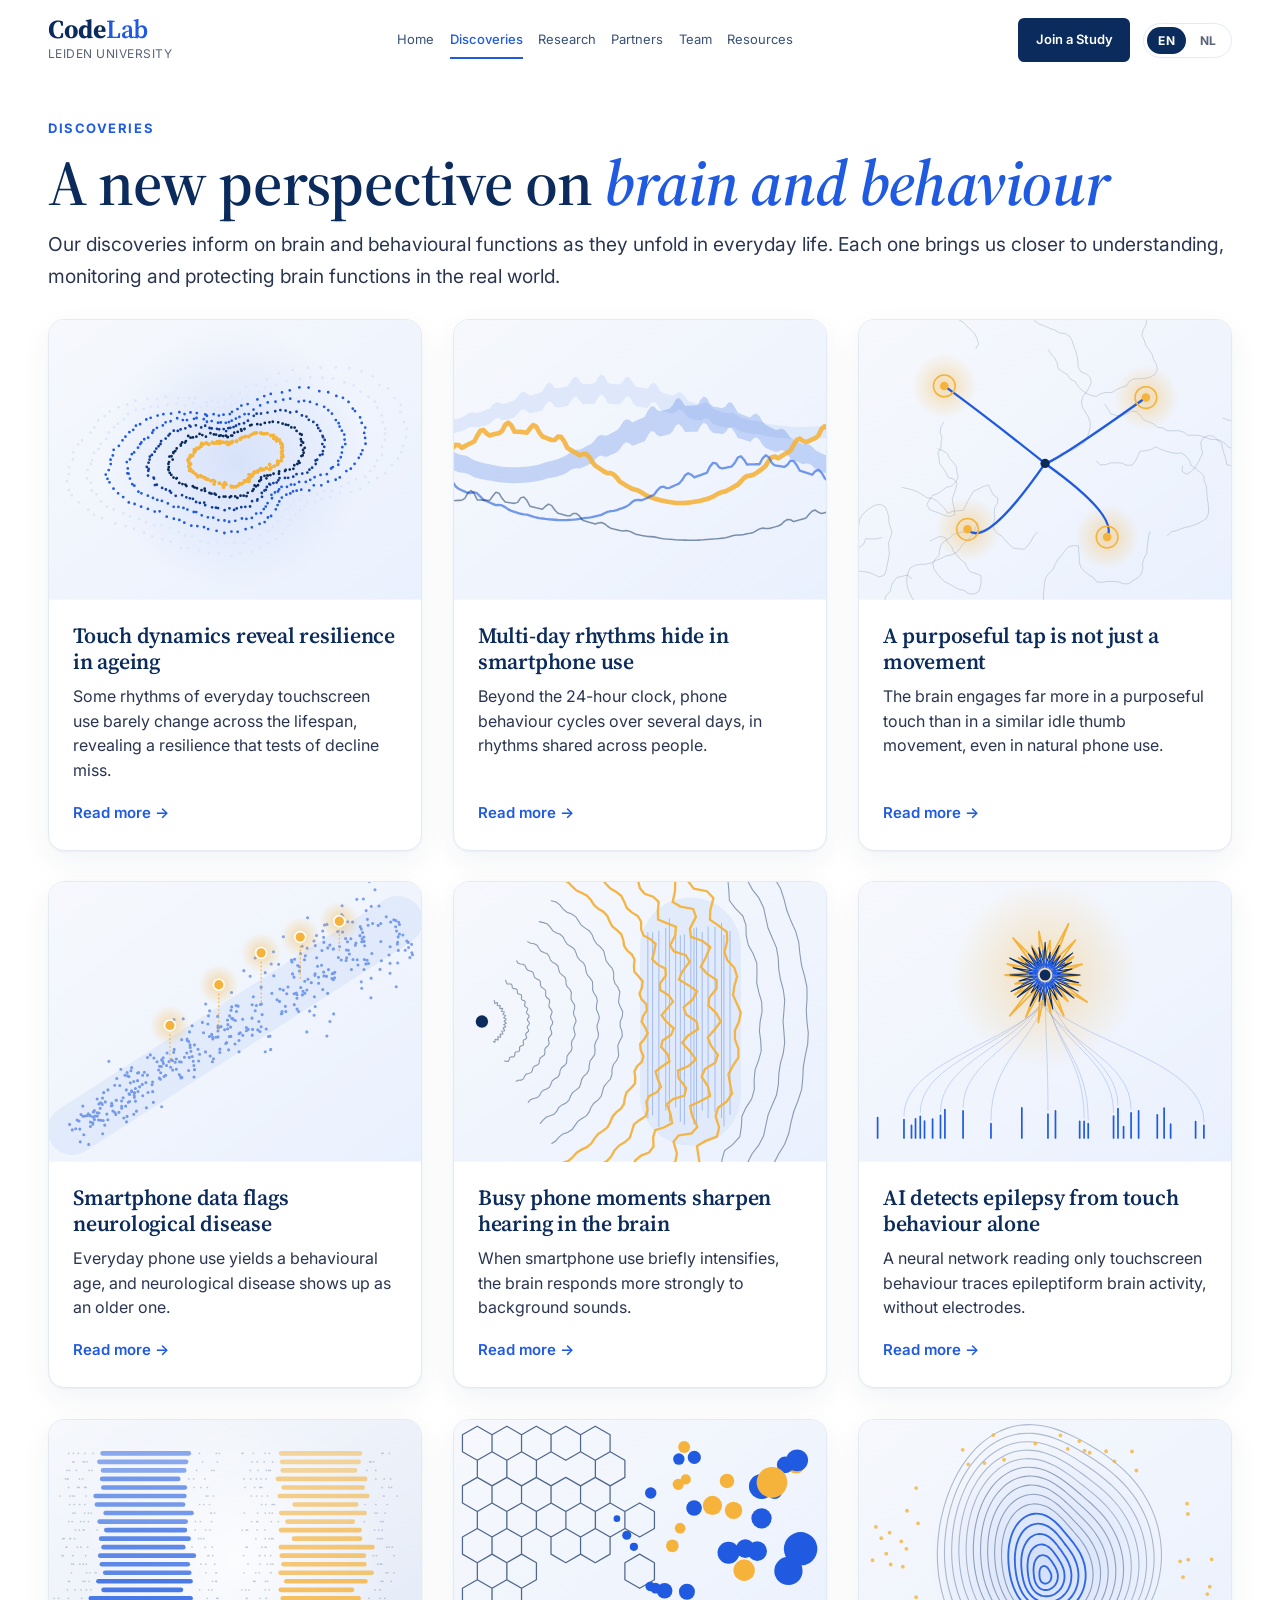
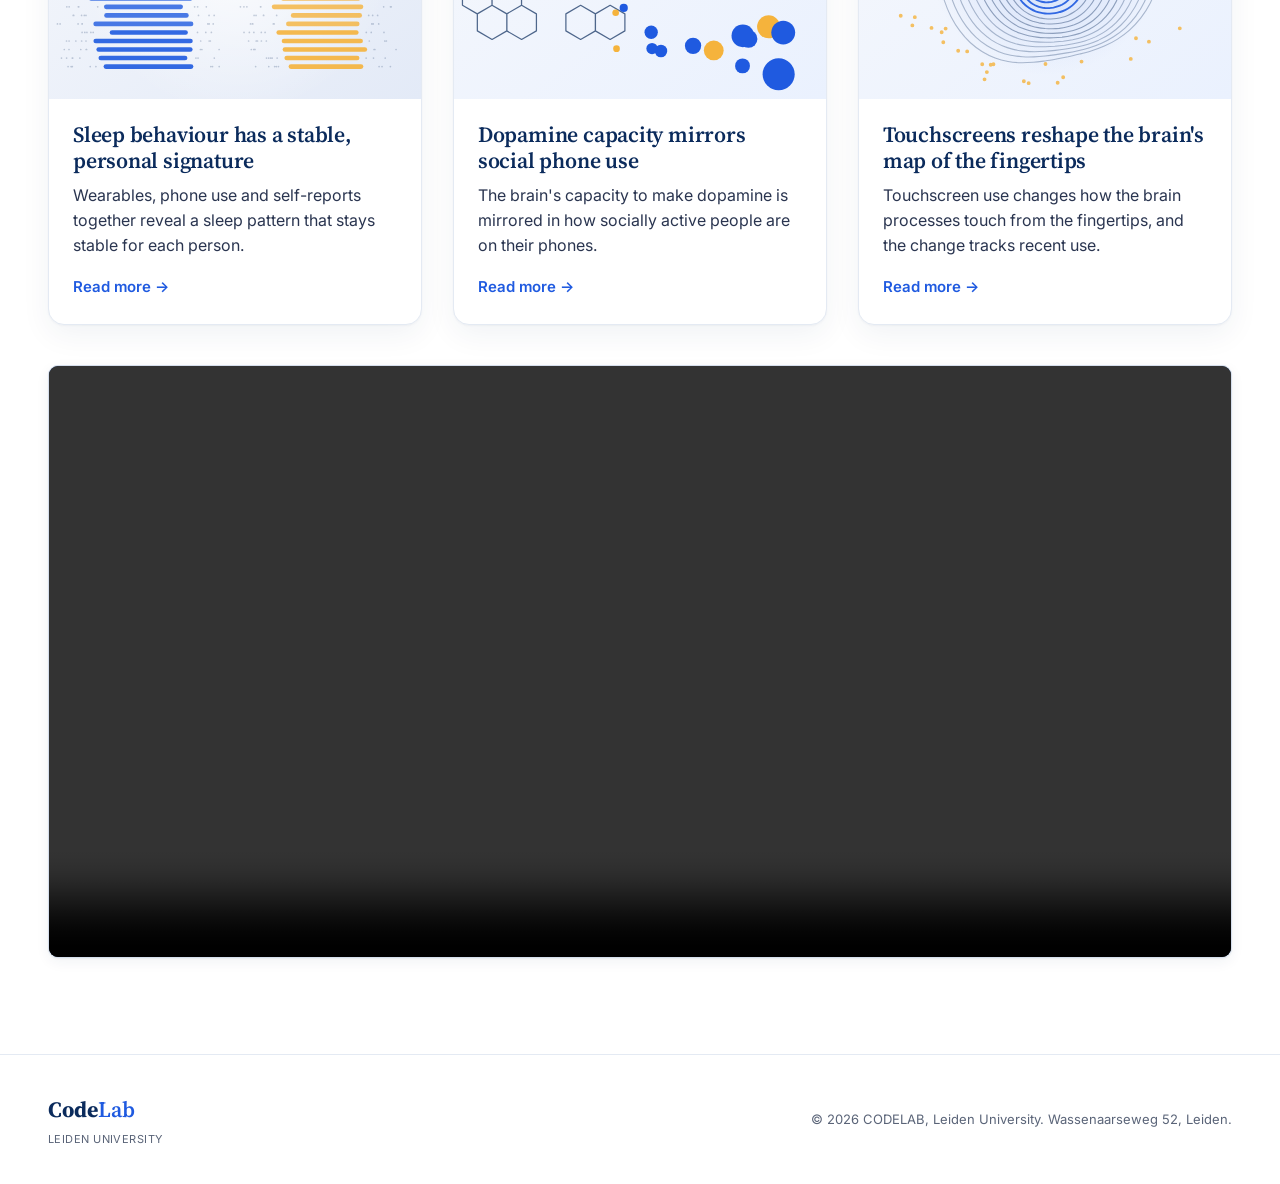
==== Teams_pages/discoveries.html @ 850ffada "Add Teams_pages website" ====
<!DOCTYPE html>
<html lang="en">
<head>
<meta charset="utf-8">
<meta name="viewport" content="width=device-width, initial-scale=1">
<title>Methods &amp; Discoveries · CODELAB — Leiden University</title>
<meta name="description" content="How CODELAB studies real-world behaviour: smartphone touch dynamics, neural recording, and computational modelling — and what we've found so far.">
<link rel="preconnect" href="https://fonts.googleapis.com">
<link rel="preconnect" href="https://fonts.gstatic.com" crossorigin>
<link href="https://fonts.googleapis.com/css2?family=Source+Serif+4:opsz,wght@8..60,400;8..60,600;8..60,700&family=Inter:wght@400;500;600;700&display=swap" rel="stylesheet">
<link rel="icon" href="data:image/svg+xml,<svg xmlns='http://www.w3.org/2000/svg' viewBox='0 0 32 32'><circle cx='16' cy='16' r='14' fill='%231f5ae0'/></svg>">
<link rel="stylesheet" href="css/styles.css">
</head>
<body>

<!-- HEADER -->
<header class="site-header" id="header">
  <div class="wrap header-inner">
    <a class="brand" href="index.html" aria-label="CODELAB, Leiden University">
      <span class="brand-name"><strong>Code</strong>Lab</span>
      <span class="brand-sub" data-i18n="brandSub">Leiden University</span>
    </a>

    <nav class="nav" id="primary-nav" aria-label="Primary">
        <a href="index.html" data-i18n="navHome">Home</a>
        <a href="discoveries.html" class="is-active" data-i18n="navMethods">Discoveries</a>
        <a href="research.html" data-i18n="navQuestions">Research</a>
        <a href="partners.html" data-i18n="navPartners">Partners</a>
        <a href="team.html" data-i18n="navTeam">Team</a>
        <a href="resources.html" data-i18n="navResources">Resources</a>
      </nav>

    <div class="header-controls">
      <a href="https://www.universiteitleiden.nl/en/staffmembers/arko-ghosh" class="btn btn-primary btn-sm nav-cta" data-i18n="navJoin">Join a Study</a>

      <div class="lang-switch" role="group" aria-label="Language">
        <button class="lang-btn is-active" data-lang="en" type="button">EN</button>
        <button class="lang-btn" data-lang="nl" type="button">NL</button>
      </div>

      <button class="nav-toggle" id="navToggle" aria-expanded="false" aria-controls="primary-nav" aria-label="Open menu">
        <span></span><span></span><span></span>
      </button>
    </div>
  </div>
</header>

<main>

<!-- INTRO -->
<section class="disc-intro">
  <div class="wrap">
    <p class="disc-eyebrow reveal" data-i18n="discEyebrow">Discoveries</p>
    <h1 class="disc-title reveal" data-delay="1"><span data-i18n="discTitle">A new perspective on</span> <em data-i18n="discHighlight">brain and behaviour</em></h1>
    <p class="disc-lede reveal" data-delay="2" data-i18n="discLede">Our discoveries inform on brain and behavioural functions as they unfold in everyday life. Each one brings us closer to understanding, monitoring and protecting brain functions in the real world.</p>
  </div>
</section>

<!-- DISCOVERIES (filled from data/discoveries.json; artwork from js/discovery-art.js) -->
<section class="disc-list-section">
  <div class="wrap">
    <div class="disc-gallery" id="discoveryGrid"></div>
    <!-- Filled from data/video.json; stays hidden while no video is set -->
    <div class="discovery-video reveal" id="discoveryVideo" hidden></div>
  </div>
</section>

</main>

<footer class="site-footer">
  <div class="wrap footer-inner">
    <div>
      <span class="footer-brand"><strong>Code</strong>Lab</span>
      <span class="footer-sub" data-i18n="brandSub">Leiden University</span>
    </div>
    <p class="footer-note">© <span id="year">2026</span> <span data-i18n="footerNote">CODELAB, Leiden University. Wassenaarseweg 52, Leiden.</span></p>
  </div>
</footer>

<script src="js/main.js"></script>
<script src="js/data.js"></script>
<script src="js/discovery-art.js"></script>
<script>
var pageText = {
  en: {
    discEyebrow: "Discoveries",
    discTitle: "A new perspective on", discHighlight: "brain and behaviour",
    discLede: "Our discoveries inform on brain and behavioural functions as they unfold in everyday life. Each one brings us closer to understanding, monitoring and protecting brain functions in the real world.",
    discRead: 'Read more <span class="arrow" aria-hidden="true">&rarr;</span>'
  },
  nl: {
    discEyebrow: "Bevindingen",
    discTitle: "Een nieuw perspectief op", discHighlight: "brein en gedrag",
    discLede: "Onze bevindingen geven inzicht in de functies van brein en gedrag zoals die zich in het dagelijks leven ontvouwen. Elke bevinding brengt ons dichter bij het begrijpen, volgen en beschermen van hersenfuncties in de echte wereld.",
    discRead: 'Lees meer <span class="arrow" aria-hidden="true">&rarr;</span>'
  }
};

CodeLabData.load(['discoveries', 'discoveries-page', 'video']).then(function (data) {
  var D = CodeLabData, dict = pageText;
  var grid = document.getElementById('discoveryGrid');
  var videoBox = document.getElementById('discoveryVideo');

  /* Intro (data/discoveries-page.json); the HTML above is the fallback. */
  var intro = data['discoveries-page'];
  if (intro) {
    if (intro.title) D.addText(dict, 'discTitle', intro.title);
    if (intro.highlight) D.addText(dict, 'discHighlight', intro.highlight);
    if (intro.intro) D.addText(dict, 'discLede', intro.intro);
  }

  /* Video if set; otherwise the cover image alone as a placeholder; otherwise hidden. */
  var v = data.video || {};
  if (v.src) {
    videoBox.innerHTML = '<video controls playsinline preload="metadata"' +
      (v.poster ? ' poster="' + D.esc(v.poster) + '"' : '') + '>' +
      '<source src="' + D.esc(v.src) + '">' +
    '</video>';
    videoBox.hidden = false;
  } else if (v.poster) {
    videoBox.innerHTML = '<img src="' + D.esc(v.poster) + '" alt="">';
    videoBox.hidden = false;
  }

  if (!data.discoveries) {
    D.showError(grid);
  } else {
    /* Newest year first; papers from the same year keep their file order. */
    var papers = D.sortByTime(data.discoveries, function (p) { return String(p.year); }, 'desc');
    grid.innerHTML = papers.map(function (p, i) {
      var key = 'paper' + i, titleEn = D.text(p.title, 'en');
      /* An uploaded image or GIF replaces the drawn artwork. */
      var art = p.image
        ? '<img src="' + D.esc(p.image) + '" alt="' + D.esc(titleEn) + '" loading="lazy">'
        : DiscoveryArt.render(p.art, titleEn, titleEn);
      var inner =
        '<figure class="disc-art">' + art + '</figure>' +
        '<div class="disc-body">' +
          '<h2 class="disc-name" data-i18n="' + D.addText(dict, key + 'Name', p.title) + '"></h2>' +
          '<p class="disc-summary" data-i18n="' + D.addText(dict, key + 'Desc', p.summary) + '"></p>' +
          (p.url ? '<span class="disc-read" data-i18n="discRead"></span>' : '') +
        '</div>';
      var delay = ' data-delay="' + (i % 3) + '"';
      return p.url
        ? '<a class="disc-card reveal" href="' + D.esc(p.url) + '" target="_blank" rel="noopener"' + delay + '>' + inner + '</a>'
        : '<article class="disc-card reveal"' + delay + '>' + inner + '</article>';
    }).join('');
  }

  initSite(dict);
});
</script>
</body>
</html>
---- Teams_pages/css/styles.css ----
/* ==========================================================
   CodeLab · Leiden University — Design Tokens
   ========================================================== */
:root {
  --ink:        #0B2B5C;
  --ink-soft:   #2A3550;
  --blue:       #1F5AE0;
  --blue-700:   #123C9E;
  --blue-100:   #DCE7FA;
  --blue-050:   #EAF1FE;
  --amber:      #F5B33C;
  --green:      #4CAF7D;
  --text:       #5A6478;
  --bg:         #FFFFFF;
  --bg-soft:    #F6F8FC;
  --line:       #E4EAF3;
  --serif: "Source Serif 4", Georgia, serif;
  --sans:  "Inter", system-ui, -apple-system, sans-serif;
  --wrap:   1400px;
  --nav-h:  80px;
  --radius: 10px;
  --ease:   cubic-bezier(.22,.68,.28,1);
}
*, *::before, *::after { box-sizing: border-box }
html { scroll-behavior: smooth }
body {
  margin: 0; background: var(--bg); color: var(--text);
  font-family: var(--sans); font-size: 18px; line-height: 1.65;
  -webkit-font-smoothing: antialiased;
  overflow-x: clip;
}
img, svg { display: block; max-width: 100% }
a { color: inherit; text-decoration: none }
h1, h2, h3, h4 { margin: 0; color: var(--ink) }
p { margin: 0 }
.wrap { max-width: var(--wrap); margin: 0 auto; padding: 0 48px }
.arrow { display: inline-block; transition: transform .25s var(--ease) }
a:hover .arrow, button:hover .arrow { transform: translateX(4px) }
:focus-visible { outline: 2px solid var(--blue); outline-offset: 3px; border-radius: 4px }

.btn {
  display: inline-flex; align-items: center; gap: 10px;
  padding: 14px 26px; border-radius: 6px; border: 1px solid transparent;
  font-weight: 600; font-size: 15px; cursor: pointer;
  transition: background .2s var(--ease), color .2s var(--ease), box-shadow .2s var(--ease);
}
.btn-primary { background: var(--ink); color: #fff }
.btn-primary:hover { background: var(--blue-700); box-shadow: 0 8px 20px rgba(18,60,158,.22) }

.btn-sm { padding: 10px 20px; font-size: 14px }

/* ---- Header ---- */
.site-header {
  position: sticky; top: 0; z-index: 50;
  background: rgba(255,255,255,.92);
  backdrop-filter: saturate(160%) blur(10px);
  transition: box-shadow .25s var(--ease);
}
.site-header.is-stuck { box-shadow: 0 1px 0 var(--line), 0 6px 24px rgba(11,43,92,.06) }
.header-inner {
  display: flex; align-items: center; justify-content: space-between;
  gap: clamp(14px, 1.6vw, 30px); min-height: 80px;
}
.brand { display: flex; flex-direction: column; gap: 2px; flex-shrink: 0 }
.brand-name {
  display: block; font-family: var(--serif); font-size: 26px;
  font-weight: 600; color: var(--blue); letter-spacing: -.01em; line-height: 1
}
.brand-name strong { color: var(--ink); font-weight: 700 }
.brand-sub { display: block; font-size: 12px; color: var(--text); letter-spacing: .04em; text-transform: uppercase }

.header-controls { display: flex; align-items: center; gap: clamp(10px, 1vw, 16px); flex-shrink: 0 }

.lang-switch {
  display: flex; align-items: center; gap: 2px;
  border: 1px solid var(--line); border-radius: 999px; padding: 3px; background: #fff
}
.lang-btn {
  border: 0; background: none; padding: 6px clamp(9px, 0.9vw, 13px); border-radius: 999px;
  font-size: 12px; font-weight: 700; letter-spacing: .02em;
  color: var(--text); cursor: pointer; transition: background .2s var(--ease), color .2s var(--ease);
  font-family: var(--sans);
}
.lang-btn.is-active { background: var(--ink); color: #fff }
.lang-btn:hover:not(.is-active) { color: var(--blue) }

.nav { display: flex; align-items: center; justify-content: center; flex: 1; min-width: 0; gap: clamp(10px, 1.2vw, 22px) }
.nav a { font-size: clamp(13px, 1vw, 16px); color: var(--ink); opacity: .82; position: relative; padding: 6px 0; white-space: nowrap }
.nav a:hover { opacity: 1; color: var(--blue) }
.nav a.is-active { color: var(--blue); opacity: 1; font-weight: 500 }
.nav a.is-active::after {
  content: ""; position: absolute; left: 0; right: 0; bottom: -2px;
  height: 2px; background: var(--blue)
}
.nav-cta { color: #fff !important; opacity: 1 !important; white-space: nowrap; padding: 10px clamp(14px, 1.3vw, 22px); font-size: clamp(13px, 1vw, 14px) }
.nav-cta.is-active::after { display: none }
.nav-toggle {
  display: none; width: 44px; height: 44px;
  background: none; border: 0; cursor: pointer; padding: 10px
}
.nav-toggle span { display: block; height: 2px; background: var(--ink); margin: 5px 0; transition: transform .25s var(--ease), opacity .2s }
.nav-toggle[aria-expanded="true"] span:nth-child(1) { transform: translateY(7px) rotate(45deg) }
.nav-toggle[aria-expanded="true"] span:nth-child(2) { opacity: 0 }
.nav-toggle[aria-expanded="true"] span:nth-child(3) { transform: translateY(-7px) rotate(-45deg) }

/* ---- Hero (two-column grid: text left ~40%, illustration right ~60%) ---- */
.hero {
  overflow: hidden;
  background: radial-gradient(56% 64% at 72% 48%, rgba(31,90,224,.07), rgba(31,90,224,0) 70%), #fff;
}
.hero-inner {
  display: grid;
  grid-template-columns: minmax(0, 40fr) minmax(0, 60fr);
  gap: clamp(8px, 1.2vw, 20px); align-items: center;
  min-height: calc(100vh - var(--nav-h));
  padding-block: clamp(16px, 3vh, 40px);
}
.hero-copy { position: relative; z-index: 2; display: flex; flex-direction: column }
.hero-media {
  position: relative; z-index: 1;
  justify-self: end; width: 100%;
  transform: scale(1.12); transform-origin: center right;
}
.hero-bg {
  width: 100%; height: auto; max-width: 100%;
  object-fit: contain; display: block;
  animation: heroFade .9s var(--ease) both;
}
@keyframes heroFade { from { opacity: 0; transform: translateY(12px) } to { opacity: 1; transform: none } }
.hero-prelude {
  display: flex; align-items: flex-start; gap: 12px; max-width: 54ch;
  margin-bottom: clamp(14px, 2.2vh, 22px);
  font-family: var(--serif); font-style: italic; font-size: clamp(15px, 1.05vw, 17px); line-height: 1.5; color: var(--ink-soft)
}
.hero-stars { flex: none; width: 64px; height: 22px; margin-top: 1px; overflow: visible }
.hero-stars path { fill: none; stroke: var(--blue); stroke-width: 1; opacity: .45; stroke-dasharray: 2 3 }
.hero-stars circle { fill: var(--blue-700) }
.hero-stars .hero-star-now { fill: var(--amber) }
.hero-title {
  font-family: var(--serif); font-weight: 700;
  /* Image beside the text: keep the fixed line breaks and scale the whole title with the screen.
     4vw keeps the longest line (Dutch) inside the text column; 60px caps it once the column stops growing */
  font-size: clamp(34px, 4vw, 60px); line-height: 1.06; letter-spacing: -.02em;
  max-width: 18ch; text-wrap: balance;
}
.hero-title em { display: block; font-style: italic; font-weight: 600; color: var(--blue) }
.hero-lede { margin: clamp(16px, 2.4vh, 24px) 0 clamp(20px, 3vh, 30px); font-size: clamp(17px, 1.2vw, 19px); line-height: 1.6; max-width: 42ch; color: var(--text) }
.hero-actions { display: flex; flex-wrap: wrap; gap: 16px }
.scroll-hint {
  display: inline-flex; align-items: center; gap: 12px;
  margin-top: clamp(20px, 3vh, 32px); color: var(--text); font-size: 14px
}
.scroll-hint:hover { color: var(--blue) }
.scroll-arrow { animation: arrowBounce 1.6s ease-in-out infinite }
@keyframes arrowBounce { 0%, 100% { transform: translateY(0) } 50% { transform: translateY(6px) } }

/* ---- Data load error (js/data.js) ---- */
.data-error { font-size: 14px; color: var(--text); padding: 12px 0 }

/* ---- Shared section labels ---- */

.section-title {
  font-family: var(--serif); font-size: clamp(28px, 2.6vw, 40px);
  font-weight: 600; line-height: 1.2; letter-spacing: -.015em
}

/* ---- Thread of ideas (homepage, data/milestones.json) ---- */
.thread-band { border-top: 1px solid var(--line); padding: clamp(48px, 7vw, 88px) 0 clamp(56px, 8vw, 96px); background: #fff }
.thread-title {
  font-family: var(--serif); font-weight: 600; letter-spacing: -.01em; line-height: 1.15;
  font-size: clamp(26px, 2.8vw, 38px); text-align: center; text-wrap: balance
}
.thread { position: relative; margin-top: clamp(28px, 4vw, 48px) }
.thread-line { position: absolute; inset: 0; overflow: visible; pointer-events: none }
.thread-path {
  fill: none; stroke: var(--blue); stroke-width: 2; stroke-linecap: round; opacity: .55;
  stroke-dasharray: var(--len, 0); stroke-dashoffset: var(--len, 0)
}
.thread.is-in .thread-path, .thread-band .is-in .thread-path { animation: threadDraw 2.6s var(--ease) forwards }
@keyframes threadDraw { to { stroke-dashoffset: 0 } }
.thread-list {
  position: relative; list-style: none; margin: 0; padding: 0;
  display: grid; grid-template-columns: repeat(var(--count, 8), minmax(0, 1fr));
  grid-template-rows: auto 64px auto; column-gap: clamp(8px, 1.2vw, 18px)
}
.thread-step { display: contents }
.thread-node {
  grid-row: 2; grid-column: calc(var(--i) + 1); align-self: center; justify-self: center;
  width: 14px; height: 14px; border-radius: 50%; background: #fff; border: 2.5px solid var(--blue);
  position: relative; z-index: 1
}
.is-high .thread-node { transform: translateY(-10px) }
.is-low .thread-node { transform: translateY(10px) }
.is-today .thread-node { border-color: var(--amber); background: var(--amber); box-shadow: 0 0 0 6px rgba(245,179,60,.2) }
.is-future .thread-node { border-style: dashed; border-color: var(--amber) }
.thread-text {
  grid-column: calc(var(--i) + 1); font-size: 15px; line-height: 1.45; color: var(--ink-soft);
  text-align: center; text-wrap: balance
}
.is-high .thread-text { grid-row: 1; align-self: end; padding-bottom: 6px }
.is-low .thread-text { grid-row: 3; align-self: start; padding-top: 6px }
.thread-era {
  display: block; font-size: 11.5px; font-weight: 700; letter-spacing: .12em; text-transform: uppercase;
  color: #A86A00; margin-bottom: 4px
}
@media (max-width: 900px) {
  .thread-title { text-align: left }
  .thread-list { grid-template-columns: 28px minmax(0, 1fr); grid-template-rows: none; row-gap: 26px; column-gap: 16px }
  .thread-node { grid-row: calc(var(--i) + 1); grid-column: 1; transform: none !important; align-self: start; margin-top: 4px }
  .thread-text, .is-high .thread-text, .is-low .thread-text {
    grid-row: calc(var(--i) + 1); grid-column: 2; text-align: left; padding: 0; align-self: start
  }
}
@media (prefers-reduced-motion: reduce) { .thread-path { stroke-dashoffset: 0 } }

/* ---- Footer ---- */
.site-footer { border-top: 1px solid var(--line); padding: 36px 0; background: #fff }
.footer-inner { display: flex; flex-wrap: wrap; align-items: center; justify-content: space-between; gap: 20px }
.footer-brand { font-family: var(--serif); font-size: 22px; font-weight: 600; color: var(--blue) }
.footer-brand strong { color: var(--ink); font-weight: 700 }
.footer-sub { display: block; font-size: 11px; color: var(--text); letter-spacing: .04em; text-transform: uppercase; margin-top: 2px }
.site-footer nav { display: flex; flex-wrap: wrap; gap: 22px; font-size: 14px }
.site-footer nav a:hover { color: var(--blue) }
.footer-note { font-size: 13px; margin: 0 }

/* ---- Page hero (sub-pages) ---- */

/* Compact page-hero variant: title only, minimal whitespace (used on Team page) */

/* ---- Discoveries (list of findings, used on Methods page) ---- */
.discoveries-section { padding: 32px 0 88px }
.discovery-grid { display: grid; grid-template-columns: minmax(0, 1fr); gap: 16px }
.discovery-item {
  display: grid; grid-template-columns: 52px minmax(0, 1fr); gap: 16px;
  padding: 22px; background: #fff; border: 1px solid #D5DEEC;
  border-radius: var(--radius); align-items: start;
  box-shadow: 0 1px 2px rgba(11,43,92,.06), 0 4px 14px rgba(11,43,92,.06);
  transition: box-shadow .25s var(--ease), border-color .25s var(--ease)
}
.discovery-item:hover { border-color: var(--blue-100); box-shadow: 0 2px 4px rgba(11,43,92,.06), 0 12px 28px rgba(11,43,92,.12) }
.discovery-icon {
  width: 52px; height: 52px; display: grid; place-items: center;
  border-radius: 11px; background: var(--blue-050)
}
.discovery-icon svg {
  width: 24px; height: 24px; fill: none; stroke: var(--blue);
  stroke-width: 1.5; stroke-linecap: round; stroke-linejoin: round
}
.discovery-name { font-size: 16px; font-weight: 600; color: var(--ink); margin-bottom: 6px; line-height: 1.35; overflow-wrap: break-word }
/* Paper link on the title, and an optional image/GIF in place of the icon */
.discovery-link { color: inherit }
.discovery-link:hover { color: var(--blue); text-decoration: underline; text-underline-offset: 3px }
.discovery-item.has-image { grid-template-columns: 180px minmax(0, 1fr); gap: 20px }
.discovery-media { border-radius: 8px; overflow: hidden; background: var(--blue-050) }
.discovery-media img { display: block; width: 100%; height: auto }
.discovery-desc { font-size: 14px; color: var(--text); line-height: 1.55 }
.discovery-cite { display: block; font-size: 15px; color: var(--text); margin-top: 8px; opacity: .75 }
/* Optional video below the list (data/video.json) */
.discovery-video {
  margin-top: 40px; border: 1px solid #D5DEEC; border-radius: var(--radius);
  overflow: hidden; background: var(--bg-soft);
  box-shadow: 0 1px 2px rgba(11,43,92,.06), 0 4px 14px rgba(11,43,92,.06)
}
.discovery-video video,
.discovery-video img { display: block; width: 100%; height: auto; max-height: 80vh; object-fit: contain }
.discovery-video video { background: var(--ink) }

/* ---- Discoveries page: gallery of abstract artworks (data/discoveries.json + js/discovery-art.js) ---- */
.disc-intro { padding: clamp(20px, 3vw, 40px) 0 clamp(12px, 1.5vw, 20px) }
.disc-eyebrow {
  font-size: 13px; font-weight: 700; letter-spacing: .12em; text-transform: uppercase;
  color: var(--blue); margin-bottom: 8px
}
.disc-title {
  font-family: var(--serif); font-weight: 600; letter-spacing: -.015em; line-height: 1.08;
  font-size: clamp(36px, 5.2vw, 64px)
}
.disc-title em { font-style: italic; color: var(--blue) }
.disc-lede { margin-top: 12px; font-size: clamp(17px, 1.5vw, 20px); color: var(--ink-soft) }

.disc-list-section { padding: 8px 0 96px }
.disc-gallery {
  display: grid; grid-template-columns: repeat(auto-fill, minmax(min(100%, 340px), 1fr));
  gap: clamp(20px, 2.4vw, 36px)
}
.disc-card {
  display: flex; flex-direction: column; background: #fff; color: inherit;
  border: 1px solid var(--line); border-radius: 16px; overflow: hidden;
  box-shadow: 0 1px 2px rgba(11,43,92,.04), 0 10px 30px rgba(11,43,92,.06);
  transition: transform .35s var(--ease), box-shadow .35s var(--ease), border-color .35s var(--ease)
}
a.disc-card:hover {
  transform: translateY(-4px); border-color: var(--blue-100);
  box-shadow: 0 2px 4px rgba(11,43,92,.06), 0 20px 44px rgba(11,43,92,.14)
}
.disc-art { margin: 0; aspect-ratio: 4 / 3; overflow: hidden; background: var(--bg-soft) }
.disc-art svg, .disc-art img { display: block; width: 100%; height: 100%; object-fit: cover; transition: transform .8s var(--ease) }
a.disc-card:hover .disc-art svg, a.disc-card:hover .disc-art img { transform: scale(1.04) }
.disc-body { padding: 22px 24px 24px; display: flex; flex-direction: column; flex: 1 }
.disc-name {
  margin-top: 0; font-family: var(--serif); font-weight: 600; line-height: 1.2;
  font-size: clamp(21px, 1.7vw, 24px); letter-spacing: -.01em
}
.disc-summary { margin-top: 10px; font-size: 16px; line-height: 1.55; color: var(--ink-soft) }
.disc-read { margin-top: auto; padding-top: 18px; font-size: 15px; font-weight: 600; color: var(--blue) }
a.disc-card:hover .disc-read { color: var(--blue-700) }

/* Artwork motion (Discoveries and Questions): gentle, and only once on screen */
.art-host .art-draw { stroke-dasharray: 1; stroke-dashoffset: 1 }
.art-host.is-in .art-draw { animation: artDraw 2.4s var(--ease) forwards }
.art-host .art-fade { opacity: 0 }
.art-host.is-in .art-fade { animation: artFade 1s var(--ease) forwards }
.art-host.is-in .art-pulse { animation: artPulse 3.2s ease-in-out infinite }
@keyframes artDraw { to { stroke-dashoffset: 0 } }
@keyframes artFade { to { opacity: var(--o, .8) } }
@keyframes artPulse { 50% { opacity: .35 } }
@media (prefers-reduced-motion: reduce) {
  .art-host .art-draw { stroke-dashoffset: 0 }
  .art-host .art-fade { opacity: var(--o, .8) }
}

/* ---- Questions page: JID framework panel and question rows ---- */
.q-frame-section { padding: 0 0 clamp(48px, 7vw, 88px) }
.q-frame {
  display: flex; flex-direction: column; gap: clamp(20px, 3vw, 32px);
  padding: clamp(20px, 3vw, 40px); border-radius: 20px;
  background: var(--blue-050); border: 1px solid var(--blue-100)
}
.q-frame-head { max-width: 62ch }
.q-frame-title {
  font-family: var(--serif); font-weight: 600; letter-spacing: -.01em; line-height: 1.15;
  font-size: clamp(26px, 2.6vw, 34px)
}
.q-frame-desc { margin-top: 10px; font-size: 17px; color: var(--ink-soft) }
.bm { display: grid; grid-template-columns: repeat(2, minmax(0, 1fr)); gap: clamp(14px, 2vw, 24px) }
.bm-panel { margin: 0; display: flex; flex-direction: column; gap: 10px; min-width: 0 }
.bm-canvas {
  display: block; width: 100%; aspect-ratio: 1 / 1; max-height: 460px;
  border-radius: 14px; background: #fff; border: 1px solid var(--blue-100)
}
.bm-panel figcaption { font-size: 14px; color: var(--text) }
@media (max-width: 640px) { .bm { grid-template-columns: minmax(0, 1fr) } }

.q-list-section { padding: 0 0 104px }
.q-list { display: flex; flex-direction: column; gap: clamp(48px, 7vw, 96px) }
.q-row {
  display: grid; grid-template-columns: minmax(0, 1fr) minmax(0, 1.1fr);
  gap: clamp(24px, 4.5vw, 72px); align-items: center; scroll-margin-top: 100px
}
.q-row:nth-child(even) .q-art { order: 2 }
.q-art {
  margin: 0; aspect-ratio: 4 / 3; border-radius: 16px; overflow: hidden;
  background: var(--bg-soft); border: 1px solid var(--line);
  box-shadow: 0 1px 2px rgba(11,43,92,.04), 0 14px 34px rgba(11,43,92,.07)
}
.q-art svg, .q-art img { display: block; width: 100%; height: 100%; object-fit: cover }
.q-short { font-size: 12.5px; font-weight: 700; letter-spacing: .1em; text-transform: uppercase; color: var(--blue) }
.q-name {
  margin-top: 10px; font-family: var(--serif); font-weight: 600; line-height: 1.15;
  font-size: clamp(26px, 2.8vw, 38px); letter-spacing: -.01em; text-wrap: balance
}
.q-desc { margin-top: 14px; font-size: 17px; line-height: 1.6; color: var(--ink-soft); max-width: 56ch }

@media (max-width: 900px) {
  .q-row { grid-template-columns: minmax(0, 1fr); gap: 20px }
  .q-row:nth-child(even) .q-art { order: 0 }
}

/* ---- Question cards (Research Questions page) ---- */
.questions-section { padding: 32px 0 72px }
.question-grid { display: grid; grid-template-columns: 1fr; gap: 20px }
.question-card {
  background: #fff; border: 1px solid #D5DEEC; border-radius: var(--radius);
  padding: 28px 26px; display: grid; grid-template-columns: 48px 1fr; gap: 10px 20px; align-items: start;
  box-shadow: 0 1px 2px rgba(11,43,92,.06), 0 4px 14px rgba(11,43,92,.06);
  transition: box-shadow .3s var(--ease), transform .3s var(--ease)
}
.question-card:hover { box-shadow: 0 16px 34px rgba(11,43,92,.11); transform: translateY(-5px) }
.question-icon {
  grid-row: 1 / span 2;
  width: 48px; height: 48px; display: grid; place-items: center;
  border-radius: 11px; background: var(--blue-050)
}
.question-icon svg {
  width: 24px; height: 24px; fill: none; stroke: var(--blue);
  stroke-width: 1.5; stroke-linecap: round; stroke-linejoin: round
}
.question-name { font-size: 17px; font-weight: 600; color: var(--ink); line-height: 1.4 }
.question-desc { font-size: 14px; color: var(--text); line-height: 1.6 }

/* ---- Team cards (Team page) ---- */
.team-section { padding: 56px 0 72px }

/* ---- Resource cards (Resources page) ---- */
.resources-section { padding: 32px 0 72px }
.resource-grid { display: grid; grid-template-columns: repeat(3, 1fr); gap: 18px }
.resource-card {
  background: #fff; border: 1px solid #D5DEEC; border-radius: var(--radius); padding: 28px;
  display: flex; flex-direction: column; gap: 10px; text-decoration: none;
  box-shadow: 0 1px 2px rgba(11,43,92,.06), 0 4px 14px rgba(11,43,92,.06);
  transition: box-shadow .25s var(--ease), border-color .25s var(--ease)
}
.resource-card:hover { border-color: var(--blue-100); box-shadow: 0 2px 4px rgba(11,43,92,.06), 0 12px 28px rgba(11,43,92,.12) }
.res-block + .res-block { margin-top: 56px; padding-top: 48px; border-top: 1px solid var(--line) }
.res-head { display: flex; align-items: center; gap: 16px; margin-bottom: 24px }
.res-icon {
  flex-shrink: 0; width: 52px; height: 52px; display: grid; place-items: center;
  border-radius: 12px; background: var(--blue-050)
}
.res-icon svg {
  width: 26px; height: 26px; fill: none; stroke: var(--blue);
  stroke-width: 1.6; stroke-linecap: round; stroke-linejoin: round
}
.res-title { font-family: var(--serif); font-size: clamp(24px, 2vw, 30px); font-weight: 600; color: var(--ink); line-height: 1.2 }
.res-sub { font-size: 15px; color: var(--text); margin-top: 4px }
.resource-type { font-size: 11px; font-weight: 700; letter-spacing: .1em; text-transform: uppercase; color: var(--blue) }
.resource-name { font-size: 16px; font-weight: 600; color: var(--ink); line-height: 1.3 }
.resource-desc { font-size: 14px; color: var(--text); line-height: 1.55; flex: 1 }
.resource-link { display: inline-flex; align-items: center; gap: 6px; font-size: 13px; font-weight: 500; color: var(--blue); margin-top: 10px }

/* ---- Scroll reveal ---- */
.reveal { opacity: 0; transform: translateY(18px); transition: opacity .7s var(--ease), transform .7s var(--ease) }
.reveal[data-delay="1"] { transition-delay: .08s }
.reveal[data-delay="2"] { transition-delay: .16s }
.reveal[data-delay="3"] { transition-delay: .24s }
.reveal[data-delay="4"] { transition-delay: .32s }
.reveal[data-delay="5"] { transition-delay: .40s }
.reveal[data-delay="6"] { transition-delay: .48s }
.reveal.is-in { opacity: 1; transform: none }

/* ---- Responsive ---- */
@media (max-width: 1180px) {
  .wrap { padding: 0 32px }
  
  
}
@media (max-width: 960px) {
  .nav {
    position: absolute; left: 0; right: 0; top: 100%;
    flex-direction: column; align-items: flex-start; gap: 0;
    background: #fff; border-top: 1px solid var(--line);
    padding: 10px 32px 22px; display: none
  }
  .nav.is-open { display: flex }
  .nav a { width: 100%; padding: 14px 0; border-bottom: 1px solid var(--line); white-space: normal }
  /* Full-width rows: underline the label text only, not the whole row */
  .nav a.is-active::after { display: none }
  .nav a.is-active { text-decoration: underline 2px var(--blue); text-underline-offset: 6px }
  .nav-toggle { display: block }
  
}
@media (max-width: 1024px) {
  .hero-inner {
    grid-template-columns: 1fr; gap: clamp(20px, 4vw, 32px);
    min-height: 0; padding-block: clamp(24px, 5vh, 48px);
  }
  .hero-copy { align-items: flex-start }
  .hero-media { justify-self: center; width: 100%; max-width: 660px; transform: none; z-index: auto }
  /* Image moves below the text: drop the fixed line breaks and let the text wrap to the width */
  .hero-title { font-size: clamp(36px, 5.2vw, 48px); max-width: 18ch }
  .hero-lede { max-width: 62ch }
}
@media (max-width: 640px) {
  .wrap { padding: 0 24px }
  .nav { padding-left: 24px; padding-right: 24px }
  .hero-actions .btn { flex: 1; justify-content: center }
  
  
  
  .header-controls { gap: 12px }
  
   .resource-grid { grid-template-columns: 1fr }
  
}
@media (max-width: 440px) {
  /* Keep brand + CTA + language switch + menu button on one row on phones */
  .wrap { padding: 0 20px }
  .header-inner { gap: 8px }
  .header-controls { gap: 6px }
  .brand-name { font-size: 21px }
  .brand-sub { font-size: 9.5px; letter-spacing: .02em }
  /* long labels (e.g. Dutch) wrap onto two lines instead of pushing the menu button off-screen */
  .nav-cta { padding: 6px 11px; font-size: 12px; white-space: normal; max-width: 8.5em; text-align: center; line-height: 1.2 }
  .lang-btn { padding: 5px 8px; font-size: 11px }
  .nav-toggle { width: 38px; padding: 8px 6px }
  .nav { padding-left: 20px; padding-right: 20px }
  .discovery-item { grid-template-columns: 40px minmax(0, 1fr); gap: 12px; padding: 18px }
  .discovery-icon { width: 40px; height: 40px }
  .discovery-item.has-image { grid-template-columns: minmax(0, 1fr); gap: 14px }
}
@media (max-width: 360px) {
  .header-inner { gap: 6px }
  .header-controls { gap: 4px }
  .brand-name { font-size: 19px }
  .brand-sub { font-size: 8.5px; letter-spacing: 0 }
  .nav-cta { padding: 6px 7px; font-size: 11px; max-width: 7.6em }
  .lang-switch { padding: 2px }
  .lang-btn { padding: 4px 4px }
  .nav-toggle { width: 30px; padding: 8px 3px }
}
@media (prefers-reduced-motion: reduce) {
  *, *::before, *::after { animation: none !important; transition: none !important }
  .reveal { opacity: 1; transform: none }
  html { scroll-behavior: auto }
}

/* ==========================================================
   CodeLab - Team page timelines  (css/team.css)
   ----------------------------------------------------------
   STANDALONE stylesheet. Load it AFTER css/styles.css:
       <link rel="stylesheet" href="css/styles.css">
       <link rel="stylesheet" href="css/team.css">
   It inherits the design tokens (--blue, --ink, --line ...)
   declared on :root in styles.css. Do not paste this into
   styles.css - keeping it separate is what makes the team
   page independently maintainable.

   Uses only existing tokens: --blue, --amber, --ink, --line,
   --bg-soft, --text. Amber marks the one thing worth clicking.
   ASCII only - no literal non-ASCII characters in this file.
   ========================================================== */

/* ---- member card ---- */
.tmember-list { display: flex; flex-direction: column; gap: 12px }
/* The [hidden] attribute relies on the browser default display:none.
   Any author `display` rule outranks it, so the alumni panel would stay
   visible while the toggle only swapped its label. Restore it here. */
.tmember-list[hidden] { display: none }
.tmember {
  border: 1px solid var(--line); border-radius: var(--radius);
  background: #fff; padding: 16px 24px 12px;
  transition: box-shadow .25s var(--ease)
}
.tmember:hover { box-shadow: 0 8px 24px rgba(11,43,92,.07) }

.tmember-head {
  display: grid; grid-template-columns: 44px 1fr auto;
  gap: 14px; align-items: center
}
.tmember-actions { display: flex; align-items: center; gap: 8px }
.tmember-photo {
  width: 44px; height: 44px; border-radius: 50%; overflow: hidden;
  background: var(--blue-100); display: grid; place-items: center;
  position: relative; flex-shrink: 0
}
.tmember-photo svg {
  width: 22px; height: 22px; fill: none; stroke: var(--blue);
  stroke-width: 1.5; stroke-linecap: round
}
.tmember-photo img {
  position: absolute; inset: 0; width: 100%; height: 100%;
  object-fit: cover; border-radius: 50%
}
.tmember-name { font-size: 16px; font-weight: 600; color: var(--ink); line-height: 1.3 }
/* only rendered for alumni - current members show no role */
.tmember-role { font-size: 13px; color: var(--text); line-height: 1.4 }
.tmember-link {
  display: inline-flex; align-items: center; gap: 6px; white-space: nowrap;
  font-size: 13px; font-weight: 500; color: var(--blue);
  border: 1px solid var(--line); border-radius: 99px; padding: 8px 16px;
  transition: border-color .2s var(--ease), background .2s var(--ease)
}
.tmember-link:hover { border-color: var(--blue); background: var(--blue-050) }

/* ---- replay (speed is fixed in js/team.js, no viewer control) ---- */
.tml-replay {
  font-family: var(--sans); font-size: 12px; font-weight: 600;
  color: var(--text); background: none; border: 1px solid var(--line);
  cursor: pointer; padding: 6px 14px; border-radius: 99px; line-height: 1.4;
  transition: color .2s var(--ease), border-color .2s var(--ease)
}
.tml-replay:hover { color: var(--blue); border-color: var(--blue) }

/* ---- stage ---- */
.tml-stage { position: relative; margin-top: 8px }
.tml-svg { position: absolute; top: 0; overflow: visible }
.tml-guide { stroke: var(--line); stroke-width: 2 }
.tml-path {
  stroke: var(--blue); stroke-width: 2;
  stroke-linecap: round; stroke-linejoin: round;
  stroke-dasharray: 1; stroke-dashoffset: 1
}
/* alumni: the thread narrows to a point instead of ending in an arrow.
   A stroke cannot vary in width, so this is a filled outline built in
   js/team.js - fill, not stroke. */
.tml-tail { fill: var(--blue); opacity: 0; transition: opacity .3s var(--ease) }
.tml-tail.is-in { opacity: 1 }
.tml-nodes { position: absolute; inset: 0 }

/* ---- dots ---- */
.tml-dot {
  position: absolute; width: 34px; height: 34px; padding: 0;
  transform: translate(-50%, -50%); border: 0; background: none;
  display: grid; place-items: center;
  opacity: 0; transition: opacity .28s var(--ease)
}
.tml-dot.is-in { opacity: 1 }
.tml-dot.is-key { pointer-events: auto }
.tml-mark {
  width: 12px; height: 12px; border-radius: 50%;
  background: #fff; border: 2.5px solid var(--blue);
  transform: scale(.55);
  transition: transform .28s var(--ease), background .2s var(--ease),
              border-color .2s var(--ease), box-shadow .2s var(--ease)
}
.tml-dot.is-in .tml-mark { transform: scale(1) }

.tml-dot.is-key .tml-mark {
  width: 16px; height: 16px; border-color: var(--amber); border-width: 3px
}
.tml-dot.is-key:hover .tml-mark,
.tml-dot.is-hot .tml-mark { box-shadow: 0 0 0 5px rgba(245,179,60,.18) }
.tml-dot.is-open .tml-mark {
  background: var(--amber); box-shadow: 0 0 0 5px rgba(245,179,60,.22)
}

/* ---- end cap: arrow, current members only.
     Alumni get the tapered tail above instead. ---- */
.tml-cap {
  position: absolute; width: 14px; height: 14px;
  opacity: 0; transition: opacity .3s var(--ease)
}
.tml-cap.is-in { opacity: 1 }
.tml-cap::before {
  content: ""; position: absolute; left: 1px; top: 3px;
  width: 8px; height: 8px; border-right: 2px solid var(--blue);
  border-top: 2px solid var(--blue); transform: rotate(45deg)
}

/* ---- labels ---- */
.tml-label {
  position: absolute; transform: translateX(-50%);
  display: flex; flex-direction: column; gap: 1px;
  opacity: 0; transition: opacity .32s var(--ease);
  pointer-events: none;
  /* button reset - key labels are <button>, plain ones are <div> */
  margin: 0; padding: 0; border: 0; background: none;
  font-family: var(--sans); text-align: left
}
/* the whole key label, "Read more" included, opens the panel */
button.tml-label { pointer-events: auto; cursor: pointer }
button.tml-label:hover .tml-text { color: var(--ink) }
button.tml-label:hover .tml-more { text-decoration: underline }
.tml-label.is-above { transform: translate(-50%, -100%) }
.tml-label.is-in { opacity: 1 }
.tml-year { font-size: 12px; font-weight: 700; color: var(--ink); letter-spacing: .02em }
.tml-text { font-size: 13px; line-height: 1.4; color: var(--text) }
.tml-more { font-size: 11px; font-weight: 600; color: #9A6A00; margin-top: 2px }

/* ---- detail panel ---- */
.tml-details { margin-top: 0 }
.tml-detail {
  background: var(--bg-soft); border: 1px solid var(--line);
  border-left: 3px solid var(--amber); border-radius: 0;
  padding: 16px 20px; margin-top: 4px;
  animation: tmlOpen .3s var(--ease) both
}
@keyframes tmlOpen { from { opacity: 0; transform: translateY(-6px) } to { opacity: 1; transform: none } }
.tml-detail-year { font-size: 12px; font-weight: 700; color: #9A6A00; letter-spacing: .06em }
.tml-detail-title { font-size: 16px; font-weight: 600; color: var(--ink); margin-top: 4px; line-height: 1.35 }
.tml-detail-body { font-size: 14px; line-height: 1.6; color: var(--text); margin-top: 6px; max-width: 76ch }

/* ---- vertical mode (portrait devices) ---- */
.tmember.is-vert .tml-label { transform: translateY(-50%) }
.tmember.is-vert .tml-label.is-above { transform: translateY(-50%) }
.tmember.is-vert .tml-text { font-size: 14px }

/* ---- section rhythm (item 3: much less whitespace) ---- */
.team-section { padding: 32px 0 24px }

/* ---- alumni: identical card, collapsed by default, page foot ---- */
.alumni-section { padding: 0 0 48px }
.alumni-head { border-top: 1px solid var(--line); padding-top: 24px }
.alumni-toggle {
  display: inline-flex; align-items: center; gap: 12px;
  font-family: var(--sans); font-size: 15px; font-weight: 600; color: var(--ink);
  background: none; border: 1px solid var(--line); border-radius: 99px;
  padding: 12px 24px; cursor: pointer;
  transition: border-color .2s var(--ease), color .2s var(--ease)
}
.alumni-toggle:hover { border-color: var(--blue); color: var(--blue) }
.alumni-chev {
  width: 9px; height: 9px; border-right: 2px solid currentColor;
  border-bottom: 2px solid currentColor; transform: rotate(45deg) translate(-2px,-2px);
  transition: transform .3s var(--ease)
}
.alumni-toggle[aria-expanded="true"] .alumni-chev { transform: rotate(-135deg) translate(-2px,-2px) }
.alumni-count { font-size: 13px; font-weight: 500; color: var(--text) }
#alumniPanel { margin-top: 16px }

/* anchor targets for the per-member research links */
.question-card { scroll-margin-top: 100px }

@media (max-width: 640px) {
  .tmember { padding: 16px }
  .tmember-head { grid-template-columns: 40px 1fr; row-gap: 10px }
  .tmember-photo { width: 40px; height: 40px }
  .tmember-actions { grid-column: 1 / -1; justify-self: start; flex-wrap: wrap; max-width: 100% }
  .tmember-link { white-space: normal }
}

@media (prefers-reduced-motion: reduce) {
  .tml-path { stroke-dashoffset: 0 }
  .tml-dot, .tml-label, .tml-cap, .tml-tail { opacity: 1 }
  .tml-mark { transform: scale(1) }
}

/* ---- Partners page: network, theme filter, cards, funders, spin-offs ---- */
.pt-section { padding: 0 0 clamp(56px, 8vw, 96px) }
.pt-band { padding-top: clamp(48px, 7vw, 80px); background: var(--bg-soft); border-top: 1px solid var(--line); border-bottom: 1px solid var(--line); margin-bottom: clamp(48px, 7vw, 80px) }
.pt-heading {
  font-size: 12.5px; font-weight: 700; letter-spacing: .12em; text-transform: uppercase;
  color: var(--blue); margin-bottom: 22px
}

.pt-network { margin: 0 0 clamp(24px, 3vw, 36px); border-radius: 20px; background: linear-gradient(135deg, var(--bg-soft), var(--blue-050)); border: 1px solid var(--line) }
.pt-network svg { display: block; width: 100%; height: auto }
.pt-l { fill: none; stroke: var(--blue); stroke-width: 1.3; opacity: .35; transition: opacity .3s var(--ease), stroke .3s var(--ease) }
.pt-l-core { stroke: var(--ink); opacity: .22; stroke-dasharray: 2 5 }
.pt-l-faint { stroke: var(--ink); opacity: .12; stroke-dasharray: 2 5 }
.pt-pnode circle { fill: #fff; stroke: var(--blue); stroke-width: 2.4; transition: fill .3s var(--ease) }
.pt-pnode text { font-family: var(--sans); font-size: 15px; font-weight: 600; fill: var(--ink) }
.pt-tnode { cursor: pointer }
.pt-tnode circle { fill: var(--amber); stroke: #fff; stroke-width: 3 }
.pt-tnode text { font-family: var(--serif); font-size: 17px; font-weight: 600; font-style: italic; fill: var(--blue-700) }
.pt-tnode:hover text { fill: var(--blue) }
.pt-core circle { fill: var(--ink) }
.pt-core text { font-family: var(--serif); font-size: 17px; font-weight: 700; fill: #fff; letter-spacing: .02em }
.pt-network.has-focus .pt-l, .pt-network.has-focus .pt-pnode, .pt-network.has-focus .pt-tnode { opacity: .2 }
.pt-network.has-focus .pt-l.is-lit { opacity: .9; stroke: var(--amber); stroke-width: 2.4 }
.pt-network.has-focus .pt-pnode.is-lit, .pt-network.has-focus .pt-tnode.is-lit { opacity: 1 }
.pt-network.has-focus .pt-pnode.is-lit circle { fill: var(--amber); stroke: var(--amber) }

.pt-filters { display: flex; flex-wrap: wrap; gap: 8px; margin-bottom: 24px }
.pt-filter {
  border: 1px solid var(--line); background: #fff; color: var(--ink-soft);
  padding: 8px 14px; border-radius: 999px; font: inherit; font-size: 14px; font-weight: 500; cursor: pointer;
  transition: background .2s var(--ease), color .2s var(--ease), border-color .2s var(--ease)
}
.pt-filter:hover { border-color: var(--blue); color: var(--blue) }
.pt-filter.is-on { background: var(--ink); border-color: var(--ink); color: #fff }

.pt-grid { display: grid; grid-template-columns: repeat(auto-fill, minmax(min(100%, 340px), 1fr)); gap: 16px }
.pt-card {
  display: flex; flex-direction: column; gap: 6px; padding: 20px 22px;
  background: #fff; border: 1px solid var(--line); border-radius: 14px;
  transition: border-color .25s var(--ease), box-shadow .25s var(--ease)
}
/* the filter hides cards with the hidden attribute */
.pt-card[hidden] { display: none }
.pt-card:hover { border-color: var(--blue-100); box-shadow: 0 10px 26px rgba(11,43,92,.09) }
.pt-chips { display: flex; flex-wrap: wrap; gap: 6px; margin-bottom: 4px }
.pt-chip {
  font-size: 11.5px; font-weight: 700; letter-spacing: .06em; text-transform: uppercase;
  color: var(--blue-700); background: var(--blue-050); padding: 3px 9px; border-radius: 999px
}
.pt-name { font-family: var(--serif); font-size: 21px; font-weight: 600; line-height: 1.2 }
.pt-name-link { color: var(--ink) }
a.pt-name-link:hover { color: var(--blue); text-decoration: underline; text-underline-offset: 3px }
.pt-place { font-size: 14px; color: var(--text) }
.pt-focus { font-size: 15px; color: var(--ink-soft) }

.pt-tiles { display: grid; grid-template-columns: repeat(auto-fill, minmax(min(100%, 210px), 1fr)); gap: 14px }
.pt-tile {
  display: flex; flex-direction: column; justify-content: center; gap: 4px; min-height: 96px;
  padding: 18px 20px; background: #fff; border: 1px solid var(--line); border-radius: 14px; color: var(--ink);
  transition: border-color .25s var(--ease), transform .25s var(--ease)
}
a.pt-tile:hover { border-color: var(--blue); transform: translateY(-2px) }
.pt-tile-name { font-family: var(--serif); font-size: 20px; font-weight: 600; line-height: 1.2 }
.pt-tile-sub { font-size: 13.5px; color: var(--text) }

/* ---- Team page: role filter chips ---- */
.team-filters {
  display: flex; flex-wrap: wrap; gap: 8px;
  margin: 0 0 clamp(24px, 3vw, 36px);
}
.team-filter-btn {
  font-family: var(--sans); font-size: 13.5px; font-weight: 500;
  padding: 6px 16px; border-radius: 99px; cursor: pointer;
  border: 1.5px solid var(--line); background: var(--bg);
  color: var(--ink-soft); transition: border-color .15s, background .15s, color .15s;
  white-space: nowrap;
}
.team-filter-btn:hover { border-color: var(--blue); color: var(--blue) }
.team-filter-btn.is-active {
  background: var(--blue); border-color: var(--blue); color: #fff;
}
.tmember.is-filtered { display: none }
.tmember-tag {
  font-size: 12px; font-weight: 600; letter-spacing: .06em;
  text-transform: uppercase; color: var(--blue);
}
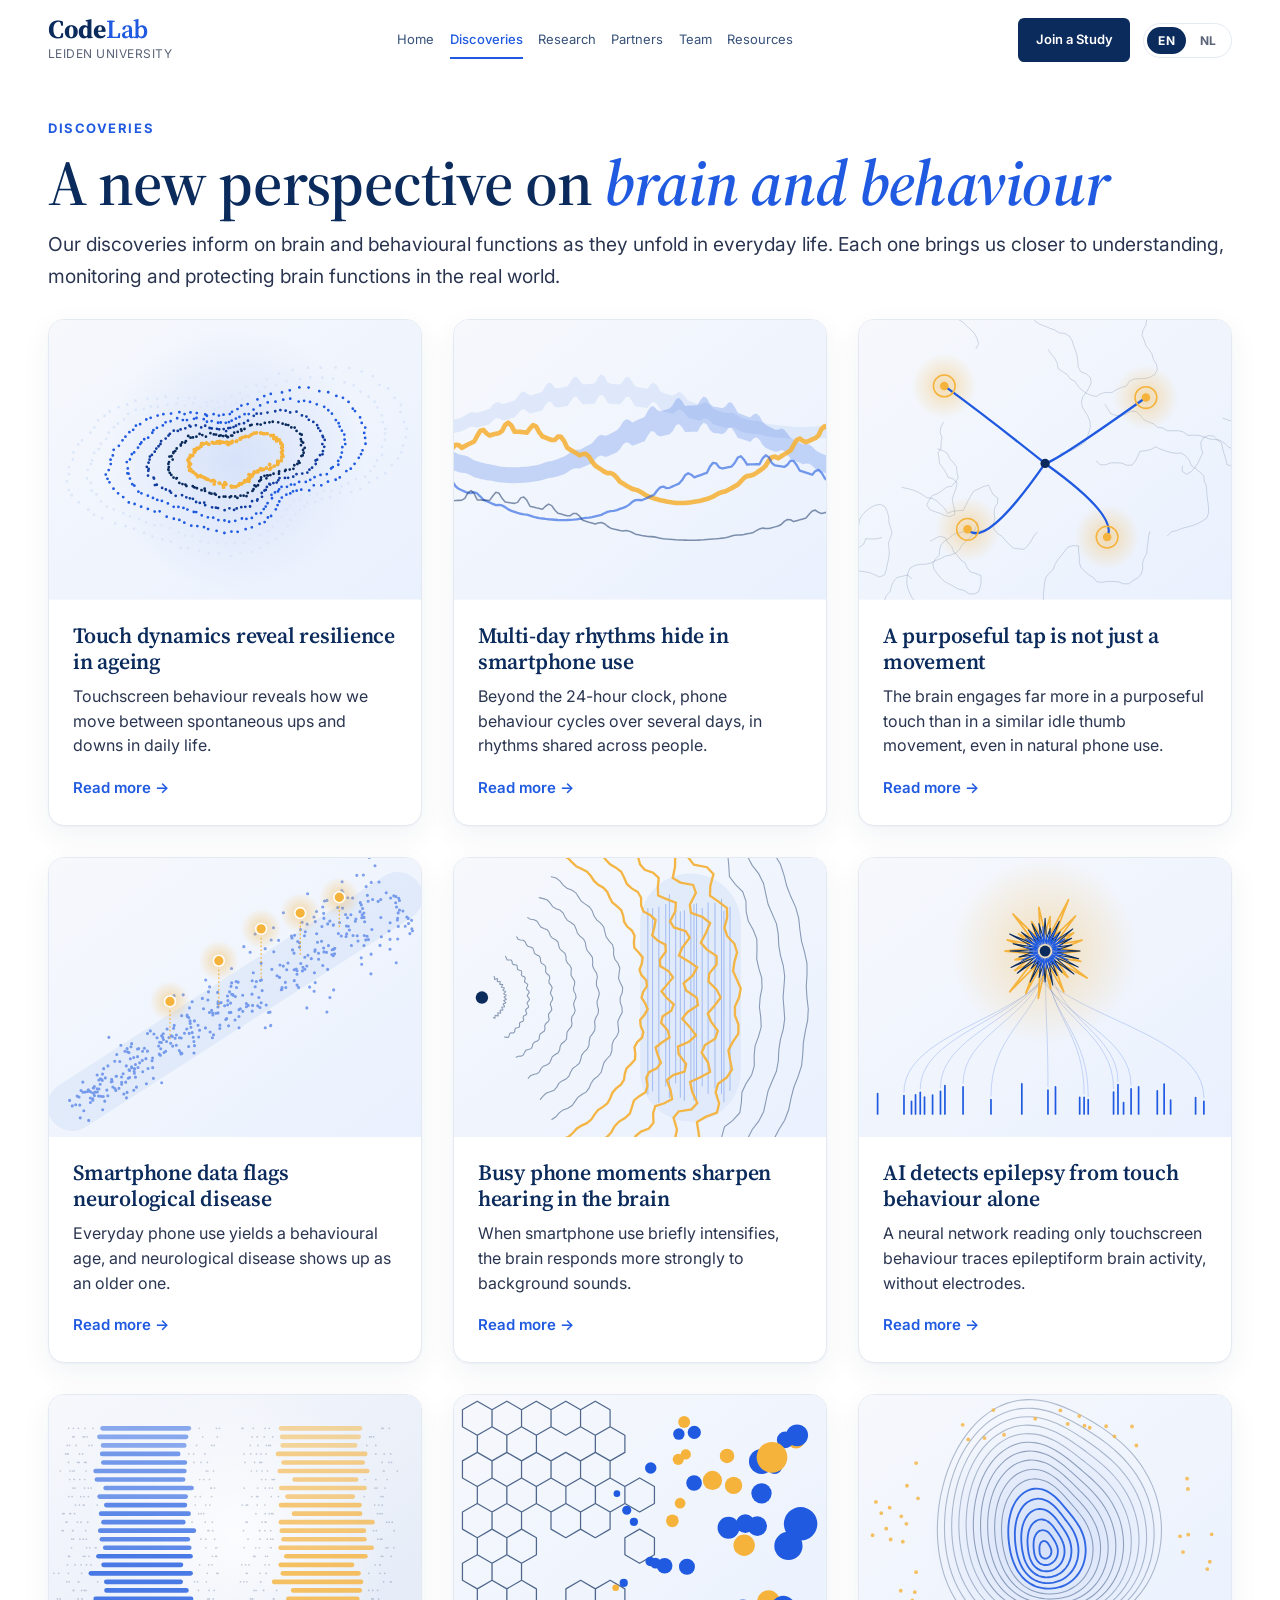
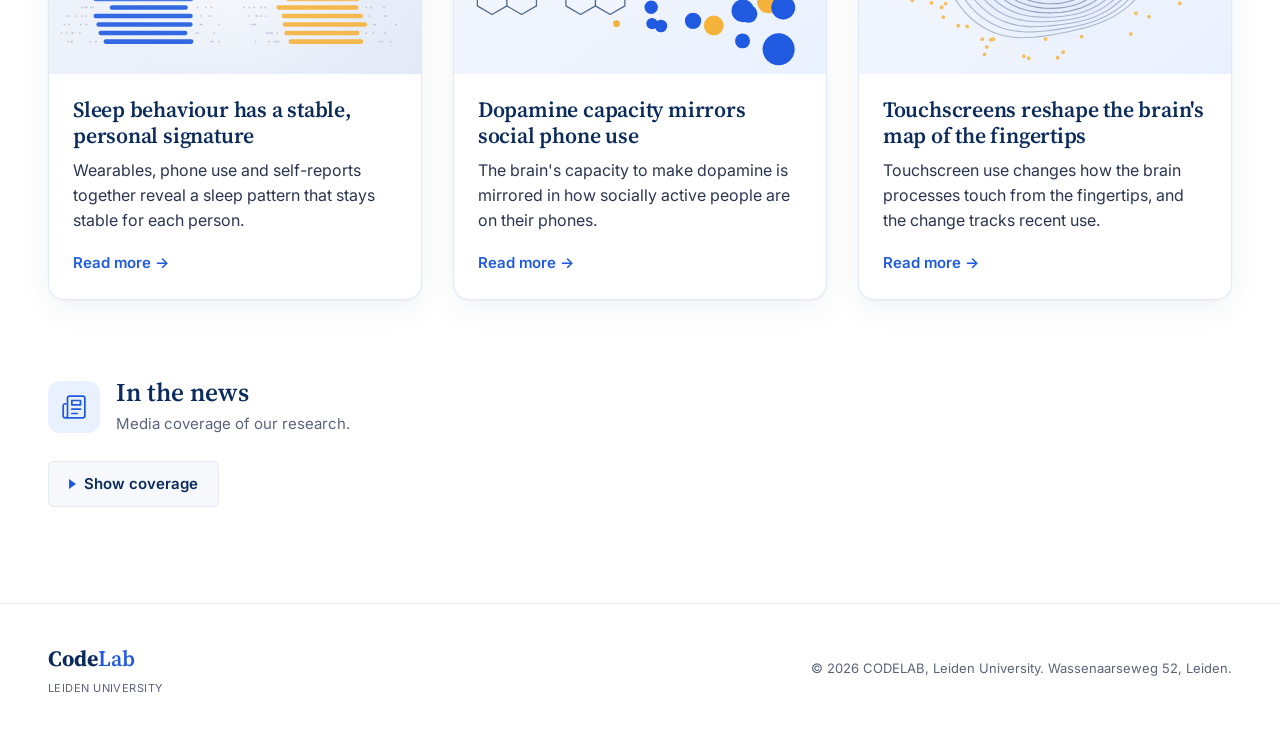
==== commit a49752c6: "final" ====
--- a/Teams_pages/discoveries.html
+++ b/Teams_pages/discoveries.html
@@ -60,6 +60,22 @@
 <section class="disc-list-section">
   <div class="wrap">
     <div class="disc-gallery" id="discoveryGrid"></div>
+
+    <!-- IN THE NEWS (filled from data/news.json; removed while the list is empty) -->
+    <div class="res-block disc-news" id="news">
+      <div class="res-head reveal">
+        <div class="res-icon"><svg viewBox="0 0 24 24" aria-hidden="true"><path d="M4 22h16a2 2 0 0 0 2-2V4a2 2 0 0 0-2-2H8a2 2 0 0 0-2 2v16a2 2 0 0 1-2 2Zm0 0a2 2 0 0 1-2-2v-9c0-1.1.9-2 2-2h2"/><path d="M18 14h-8M15 18h-5M10 6h8v4h-8V6Z"/></svg></div>
+        <div>
+          <h2 class="res-title" data-i18n="newsTitle">In the news</h2>
+          <p class="res-sub" data-i18n="newsSub">Media coverage of our research.</p>
+        </div>
+      </div>
+      <details class="news-details">
+        <summary class="news-summary" data-i18n="newsOpen">Show coverage</summary>
+        <div class="news-list" id="newsList"></div>
+      </details>
+    </div>
+
     <!-- Filled from data/video.json; stays hidden while no video is set -->
     <div class="discovery-video reveal" id="discoveryVideo" hidden></div>
   </div>
@@ -86,17 +102,23 @@
     discEyebrow: "Discoveries",
     discTitle: "A new perspective on", discHighlight: "brain and behaviour",
     discLede: "Our discoveries inform on brain and behavioural functions as they unfold in everyday life. Each one brings us closer to understanding, monitoring and protecting brain functions in the real world.",
-    discRead: 'Read more <span class="arrow" aria-hidden="true">&rarr;</span>'
+    discRead: 'Read more <span class="arrow" aria-hidden="true">&rarr;</span>',
+    newsTitle: "In the news",
+    newsSub: "Media coverage of our research.",
+    newsOpen: "Show coverage"
   },
   nl: {
     discEyebrow: "Bevindingen",
     discTitle: "Een nieuw perspectief op", discHighlight: "brein en gedrag",
     discLede: "Onze bevindingen geven inzicht in de functies van brein en gedrag zoals die zich in het dagelijks leven ontvouwen. Elke bevinding brengt ons dichter bij het begrijpen, volgen en beschermen van hersenfuncties in de echte wereld.",
-    discRead: 'Lees meer <span class="arrow" aria-hidden="true">&rarr;</span>'
+    discRead: 'Lees meer <span class="arrow" aria-hidden="true">&rarr;</span>',
+    newsTitle: "In het nieuws",
+    newsSub: "Mediaberichtgeving over ons onderzoek.",
+    newsOpen: "Berichtgeving tonen"
   }
 };
 
-CodeLabData.load(['discoveries', 'discoveries-page', 'video']).then(function (data) {
+CodeLabData.load(['discoveries', 'discoveries-page', 'video', 'news']).then(function (data) {
   var D = CodeLabData, dict = pageText;
   var grid = document.getElementById('discoveryGrid');
   var videoBox = document.getElementById('discoveryVideo');
@@ -147,6 +169,22 @@
     }).join('');
   }
 
+  /* In the news (data/news.json); the whole block is removed while the list is empty. */
+  var newsList = document.getElementById('newsList');
+  if (newsList) {
+    if (!data.news || !data.news.length) {
+      document.getElementById('news') && document.getElementById('news').remove();
+    } else {
+      newsList.innerHTML = data.news.map(function (n) {
+        return '<a class="news-item" href="' + D.esc(n.url) + '" target="_blank" rel="noopener">' +
+          '<span class="news-outlet">' + D.esc(n.outlet) + '</span>' +
+          '<span class="news-year">' + D.esc(String(n.year)) + '</span>' +
+          '<span class="news-headline">' + D.esc(n.title) + '</span>' +
+        '</a>';
+      }).join('');
+    }
+  }
+
   initSite(dict);
 });
 </script>
--- a/Teams_pages/css/styles.css
+++ b/Teams_pages/css/styles.css
@@ -199,6 +199,10 @@
 }
 .is-high .thread-text { grid-row: 1; align-self: end; padding-bottom: 6px }
 .is-low .thread-text { grid-row: 3; align-self: start; padding-top: 6px }
+.thread-text a {
+  color: inherit; text-decoration: none; transition: color .15s
+}
+.thread-text a:hover { color: var(--blue) }
 .thread-era {
   display: block; font-size: 11.5px; font-weight: 700; letter-spacing: .12em; text-transform: uppercase;
   color: #A86A00; margin-bottom: 4px
@@ -552,6 +556,14 @@
   object-fit: cover; border-radius: 50%
 }
 .tmember-name { font-size: 16px; font-weight: 600; color: var(--ink); line-height: 1.3 }
+.orcid-badge {
+  display: inline-block; margin-left: 5px;
+  padding: 1px 5px; font-size: 11px; font-weight: 700; font-style: italic;
+  color: #fff; background: #A6CE39; border-radius: 3px;
+  vertical-align: middle; line-height: 16px; text-decoration: none;
+  transition: background .15s
+}
+.orcid-badge:hover { background: #7faa1e }
 /* only rendered for alumni - current members show no role */
 .tmember-role { font-size: 13px; color: var(--text); line-height: 1.4 }
 .tmember-link {
@@ -791,3 +803,69 @@
   font-size: 12px; font-weight: 600; letter-spacing: .06em;
   text-transform: uppercase; color: var(--blue);
 }
+
+/* ==========================================================
+   News section — Discoveries page (between the papers and the video)
+   ========================================================== */
+.disc-news { margin-top: clamp(56px, 6vw, 80px) }
+.news-details { margin-top: 0 }
+.news-details[open] .news-summary { margin-bottom: 16px }
+.news-summary {
+  list-style: none; display: inline-flex; align-items: center; gap: 8px;
+  padding: 10px 20px; border-radius: 6px;
+  background: var(--bg-soft); border: 1.5px solid var(--line);
+  font-size: 15px; font-weight: 600; color: var(--ink);
+  cursor: pointer; user-select: none;
+  transition: border-color .15s, background .15s;
+}
+.news-summary::-webkit-details-marker { display: none }
+.news-summary::before {
+  content: '';
+  display: inline-block; width: 0; height: 0;
+  border-top: 5px solid transparent; border-bottom: 5px solid transparent;
+  border-left: 7px solid var(--blue);
+  transition: transform .2s var(--ease);
+}
+.news-details[open] .news-summary::before { transform: rotate(90deg) }
+.news-summary:hover { border-color: var(--blue); background: var(--blue-050) }
+.news-list {
+  display: flex; flex-direction: column; gap: 0;
+  border: 1.5px solid var(--line); border-radius: 8px; overflow: hidden;
+}
+.news-item {
+  display: grid;
+  grid-template-columns: 120px 56px 1fr;
+  align-items: center;
+  gap: 0 16px;
+  padding: 13px 20px;
+  background: var(--bg);
+  border-bottom: 1px solid var(--line);
+  text-decoration: none;
+  transition: background .15s;
+}
+.news-item:last-child { border-bottom: none }
+.news-item:hover { background: var(--blue-050) }
+.news-outlet {
+  font-size: 13px; font-weight: 700; color: var(--blue);
+  text-transform: uppercase; letter-spacing: .04em;
+  white-space: nowrap; overflow: hidden; text-overflow: ellipsis;
+}
+.news-year {
+  font-size: 13px; font-weight: 500; color: var(--text);
+  text-align: right; white-space: nowrap;
+}
+.news-headline {
+  font-size: 15px; color: var(--ink-soft); line-height: 1.4;
+}
+.news-item:hover .news-headline { color: var(--blue) }
+
+@media (max-width: 600px) {
+  .news-item {
+    grid-template-columns: 1fr auto;
+    grid-template-rows: auto auto;
+    gap: 2px 8px;
+  }
+  .news-outlet { grid-column: 1; grid-row: 1 }
+  .news-year   { grid-column: 2; grid-row: 1 }
+  .news-headline { grid-column: 1 / -1; grid-row: 2; font-size: 14px }
+}
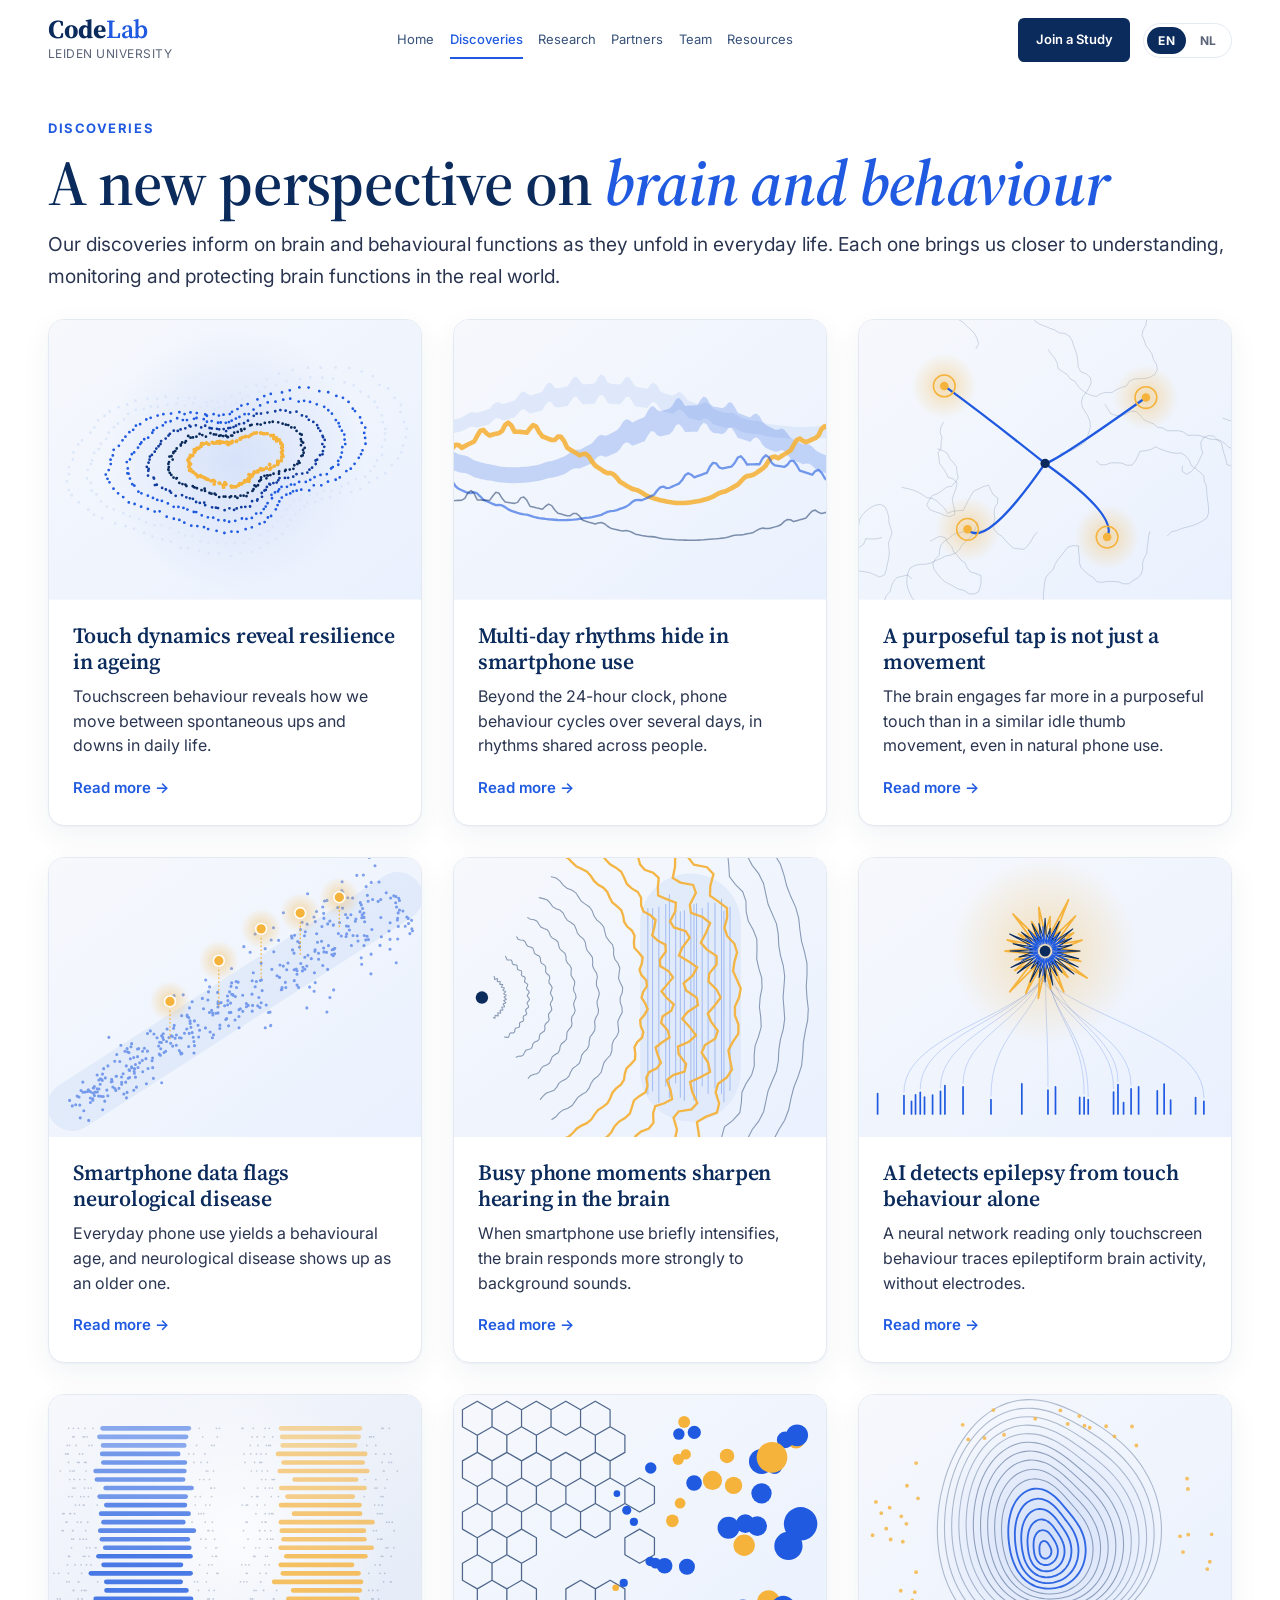
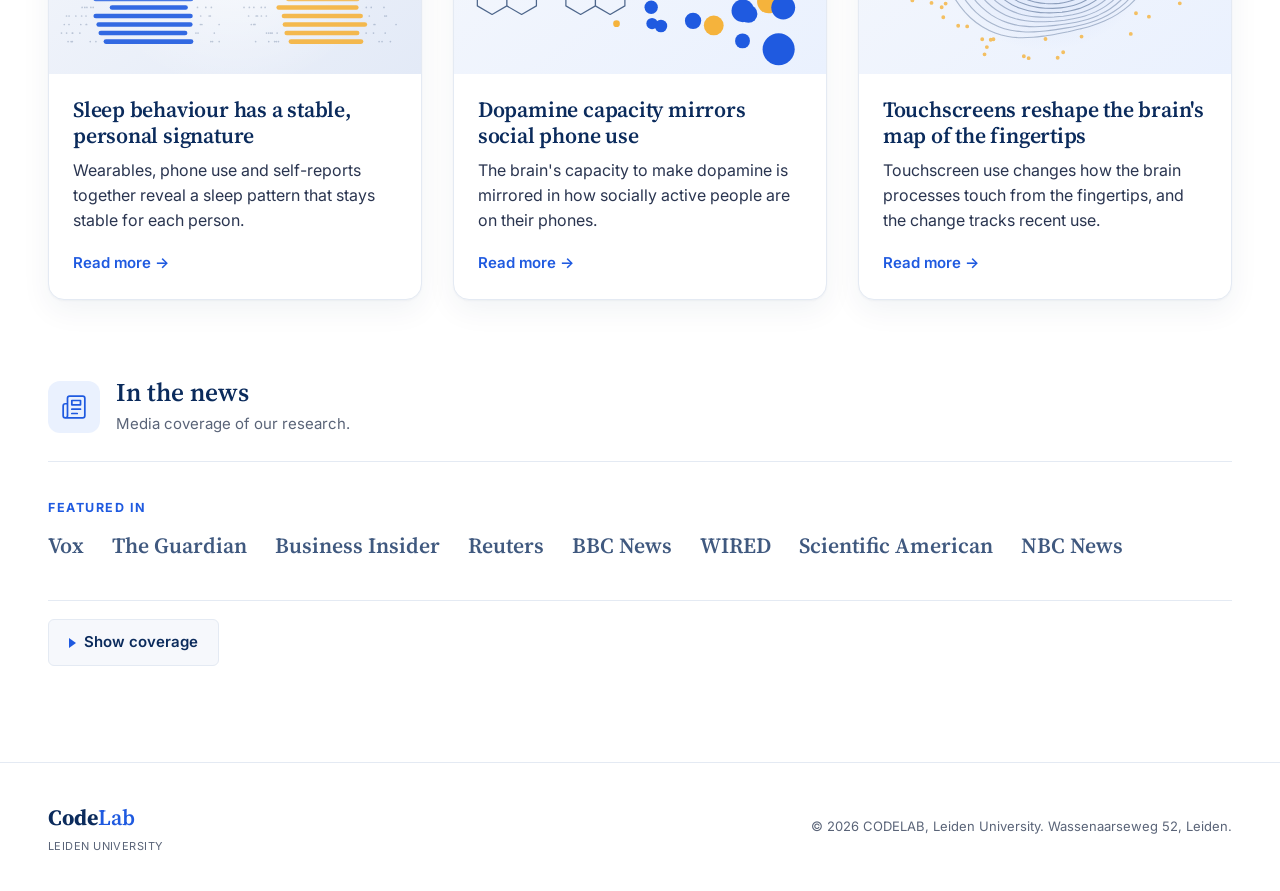
==== commit a898cc20: "team" ====
--- a/Teams_pages/discoveries.html
+++ b/Teams_pages/discoveries.html
@@ -70,6 +70,11 @@
           <p class="res-sub" data-i18n="newsSub">Media coverage of our research.</p>
         </div>
       </div>
+      <!-- FEATURED IN: outlets ticked "featured" in data/news.json; stays hidden when none are -->
+      <div class="press-featured reveal" id="pressFeatured" hidden>
+        <p class="press-label" data-i18n="pressFeatured">Featured in</p>
+        <p class="press-outlets" id="pressOutlets"></p>
+      </div>
       <details class="news-details">
         <summary class="news-summary" data-i18n="newsOpen">Show coverage</summary>
         <div class="news-list" id="newsList"></div>
@@ -105,7 +110,8 @@
     discRead: 'Read more <span class="arrow" aria-hidden="true">&rarr;</span>',
     newsTitle: "In the news",
     newsSub: "Media coverage of our research.",
-    newsOpen: "Show coverage"
+    newsOpen: "Show coverage",
+    pressFeatured: "Featured in"
   },
   nl: {
     discEyebrow: "Bevindingen",
@@ -114,7 +120,8 @@
     discRead: 'Lees meer <span class="arrow" aria-hidden="true">&rarr;</span>',
     newsTitle: "In het nieuws",
     newsSub: "Mediaberichtgeving over ons onderzoek.",
-    newsOpen: "Berichtgeving tonen"
+    newsOpen: "Berichtgeving tonen",
+    pressFeatured: "Verschenen in"
   }
 };
 
@@ -182,6 +189,15 @@
           '<span class="news-headline">' + D.esc(n.title) + '</span>' +
         '</a>';
       }).join('');
+
+      /* Featured in: the outlet names of the items ticked "featured", in file order */
+      var featured = data.news.filter(function (n) { return n.featured; });
+      if (featured.length) {
+        document.getElementById('pressOutlets').innerHTML = featured.map(function (n) {
+          return '<a href="' + D.esc(n.url) + '" target="_blank" rel="noopener" title="' + D.esc(n.title) + '">' + D.esc(n.outlet) + '</a>';
+        }).join('');
+        document.getElementById('pressFeatured').hidden = false;
+      }
     }
   }
 
--- a/Teams_pages/css/styles.css
+++ b/Teams_pages/css/styles.css
@@ -808,6 +808,17 @@
    News section — Discoveries page (between the papers and the video)
    ========================================================== */
 .disc-news { margin-top: clamp(56px, 6vw, 80px) }
+/* "Featured in" row: outlet names linking to the article (data/news.json -> featured) */
+.press-featured {
+  display: flex; flex-wrap: wrap; align-items: baseline; gap: 10px 28px;
+  padding: clamp(24px, 3vw, 36px) 0; margin-bottom: 18px;
+  border-top: 1px solid var(--line); border-bottom: 1px solid var(--line)
+}
+.press-featured[hidden] { display: none }
+.press-label { font-size: 12.5px; font-weight: 700; letter-spacing: .12em; text-transform: uppercase; color: var(--blue) }
+.press-outlets { display: flex; flex-wrap: wrap; gap: 8px 28px; align-items: baseline }
+.press-outlets a { font-family: var(--serif); font-size: clamp(19px, 1.7vw, 24px); font-weight: 600; color: var(--ink); opacity: .78; transition: opacity .2s var(--ease), color .2s var(--ease) }
+.press-outlets a:hover { opacity: 1; color: var(--blue) }
 .news-details { margin-top: 0 }
 .news-details[open] .news-summary { margin-bottom: 16px }
 .news-summary {
